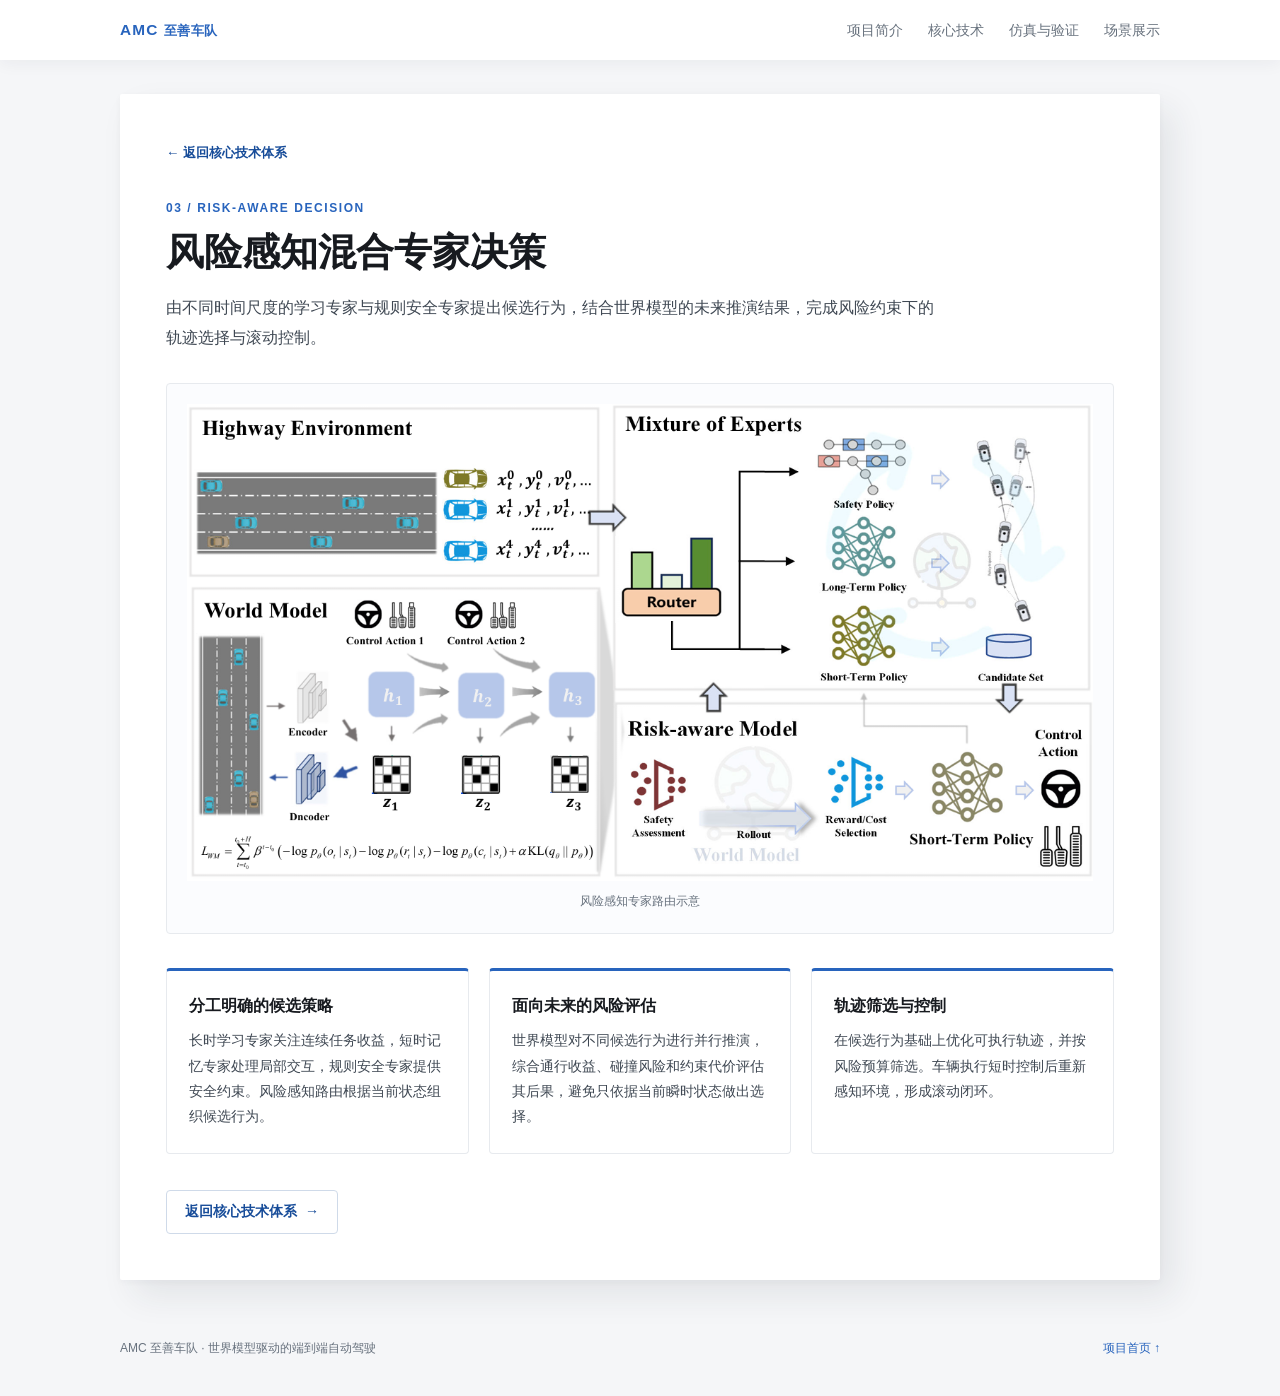
==== docs/risk-decision.html @ c239fa08 "Refine project showcase and add core module pages" ====
<!doctype html>
<html lang="zh-CN">
<head>
  <meta charset="utf-8">
  <meta name="viewport" content="width=device-width, initial-scale=1">
  <meta name="description" content="AMC 至善车队核心技术：风险感知混合专家决策。">
  <meta name="theme-color" content="#f5f6f8">
  <title>风险感知混合专家决策｜AMC 至善车队</title>
  <link rel="icon" href="./assets/images/favicon.svg" type="image/svg+xml">
  <link rel="stylesheet" href="./assets/css/style.css?v=20261014">
</head>
<body>
  <header class="site-header"><div class="nav-container"><a class="brand" href="./index.html" aria-label="返回项目首页">AMC <span>至善车队</span></a><nav class="nav-links" aria-label="页面导航"><a href="./index.html#overview">项目简介</a><a href="./index.html#modules">核心技术</a><a href="./index.html#results">仿真与验证</a><a href="./index.html#demos">场景展示</a></nav></div></header>
  <main class="page-container detail-page">
    <article class="content-panel detail-panel">
      <a class="back-link" href="./index.html#modules">← 返回核心技术体系</a>
      <div class="detail-intro"><span class="eyebrow">03 / RISK-AWARE DECISION</span><h1>风险感知混合专家决策</h1><p>由不同时间尺度的学习专家与规则安全专家提出候选行为，结合世界模型的未来推演结果，完成风险约束下的轨迹选择与滚动控制。</p></div>
      <figure class="detail-figure"><img src="./assets/figures/expert-decision.png" alt="风险感知专家路由示意" loading="eager"><figcaption>风险感知专家路由示意</figcaption></figure>
      <div class="detail-sections"><section class="detail-block"><h2>分工明确的候选策略</h2><p>长时学习专家关注连续任务收益，短时记忆专家处理局部交互，规则安全专家提供安全约束。风险感知路由根据当前状态组织候选行为。</p></section><section class="detail-block"><h2>面向未来的风险评估</h2><p>世界模型对不同候选行为进行并行推演，综合通行收益、碰撞风险和约束代价评估其后果，避免只依据当前瞬时状态做出选择。</p></section><section class="detail-block"><h2>轨迹筛选与控制</h2><p>在候选行为基础上优化可执行轨迹，并按风险预算筛选。车辆执行短时控制后重新感知环境，形成滚动闭环。</p></section></div>

      <div class="detail-return"><a class="resource-button" href="./index.html#modules">返回核心技术体系 <span aria-hidden="true">→</span></a></div>
    </article>
  </main>
  <footer class="site-footer"><span>AMC 至善车队 · 世界模型驱动的端到端自动驾驶</span><a href="./index.html">项目首页 ↑</a></footer>
</body>
</html>
---- docs/assets/css/style.css ----
:root{--page-bg:#f5f6f8;--surface:#fff;--text:#171a1f;--body:#3f4853;--muted:#68727e;--accent:#2864bd;--accent-dark:#174c99;--accent-soft:#edf3fc;--line:#e7eaee;--shadow:14px 16px 34px rgba(31,41,55,.085),0 2px 7px rgba(31,41,55,.035)}
*{box-sizing:border-box}
html{scroll-behavior:smooth}
body{margin:0;background:var(--page-bg);color:var(--text);font-family:-apple-system,BlinkMacSystemFont,"Segoe UI","Microsoft YaHei","PingFang SC","Noto Sans CJK SC",sans-serif;font-size:16px;line-height:1.7;-webkit-font-smoothing:antialiased}
img,video{display:block;max-width:100%}
a{color:inherit;text-decoration:none}
figure,h1,h2,h3,p{margin:0}
section{scroll-margin-top:84px}
.site-header{position:sticky;top:0;z-index:30;background:rgba(255,255,255,.94);box-shadow:0 3px 16px rgba(31,41,55,.055);backdrop-filter:blur(12px)}
.nav-container{width:min(1040px,calc(100% - 40px));min-height:60px;margin:auto;display:flex;align-items:center;justify-content:space-between;gap:24px}
.brand{color:var(--accent);font-size:.96rem;font-weight:800;letter-spacing:.08em;white-space:nowrap}.brand span{font-size:.8rem;letter-spacing:.02em}
.nav-links{display:flex;gap:25px}.nav-links a{color:var(--muted);font-size:.9rem;font-weight:500;transition:color .15s}.nav-links a:hover,.nav-links a:focus-visible{color:var(--accent-dark)}
.page-container{width:min(1040px,calc(100% - 40px));margin:34px auto 58px}
.hero-panel,.content-panel{background:var(--surface);border-radius:2px;box-shadow:var(--shadow)}
.hero-panel{overflow:hidden}.hero-video-wrap{position:relative;background:#111d2e}.hero-video{width:100%;aspect-ratio:16/8.5;object-fit:cover}.video-tag{position:absolute;left:22px;top:22px;padding:7px 12px;border-radius:3px;background:rgba(12,24,43,.76);color:#fff;font-size:.72rem;font-weight:700;letter-spacing:.08em;pointer-events:none}
.hero-copy{padding:42px 58px 46px;text-align:center}.project-label{margin-bottom:12px;color:var(--accent);font-size:.82rem;font-weight:700;letter-spacing:.035em}.hero-copy h1{font-size:clamp(1.8rem,3vw,2.42rem);line-height:1.34;letter-spacing:-.02em}.hero-summary{max-width:710px;margin:17px auto 0;color:var(--body);font-size:1.02rem}.hero-actions{display:flex;justify-content:center;gap:12px;flex-wrap:wrap;margin-top:27px}.resource-button{display:inline-flex;align-items:center;justify-content:center;gap:8px;min-height:42px;padding:9px 18px;border:1px solid #cfdae9;border-radius:4px;color:var(--accent-dark);font-size:.88rem;font-weight:650;transition:background .15s,transform .15s}.resource-button:hover{background:var(--accent-soft);transform:translateY(-1px)}.resource-button.primary{border-color:var(--accent);background:var(--accent);color:#fff}.resource-button.primary:hover{background:var(--accent-dark)}
.content-panel{margin-top:34px;padding:44px 46px 46px}.section-heading{margin-bottom:28px}.eyebrow,.module-number{color:var(--accent);font-size:.75rem;font-weight:800;letter-spacing:.13em}.section-heading h2{margin-top:5px;font-size:clamp(1.55rem,2.4vw,1.95rem);line-height:1.3}.section-heading p{margin-top:10px;color:var(--muted);font-size:.94rem;max-width:760px}
.overview-grid{display:grid;grid-template-columns:1fr 1.15fr;gap:34px;align-items:center}.overview-copy p{color:var(--body);font-size:.98rem}.overview-figure,.module-card figure,.result-visuals figure,.demo-item,.extra-demo-grid figure{min-width:0}.overview-figure img{width:100%;border:1px solid var(--line);border-radius:3px}.overview-figure figcaption,.module-card figcaption,.result-visuals figcaption{margin-top:8px;color:var(--muted);font-size:.75rem;text-align:center}.process-line{display:flex;align-items:center;gap:7px;flex-wrap:wrap;margin-top:24px;color:var(--accent-dark);font-size:.78rem;font-weight:650}.process-line span{padding:5px 8px;background:var(--accent-soft);border-radius:3px}.process-line b{color:#8da3c2;font-size:1rem}
.module-list{display:grid;gap:22px}.module-card{display:grid;grid-template-columns:.86fr 1fr;gap:32px;align-items:center;padding:26px;border:1px solid var(--line);border-radius:5px;background:#fbfcfe}.module-card:nth-child(even) .module-text{order:2}.module-card:nth-child(even) figure{order:1}.module-card h3{margin-top:8px;font-size:1.3rem;line-height:1.35}.module-card p{margin-top:13px;color:var(--body);font-size:.9rem;line-height:1.8}.module-card img{width:100%;max-height:260px;object-fit:contain;background:#fff;border:1px solid #e9edf2;border-radius:3px}.keyword-row{display:flex;flex-wrap:wrap;gap:7px;margin-top:18px}.keyword-row span{padding:3px 9px;border-radius:20px;background:var(--accent-soft);color:var(--accent-dark);font-size:.73rem;font-weight:600}
.result-grid{display:grid;grid-template-columns:repeat(3,1fr);gap:14px}.result-card{min-height:178px;padding:20px 19px;border:1px solid #dfe8f5;border-radius:4px;background:#f6f9fd}.result-card strong{display:block;color:var(--accent);font-size:1.54rem;line-height:1.2}.result-card span{display:block;margin-top:8px;font-size:.91rem;font-weight:700}.result-card p{margin-top:10px;color:var(--muted);font-size:.78rem;line-height:1.6}.result-visuals{display:grid;grid-template-columns:1fr 1fr;gap:20px;margin-top:26px}.result-visuals img{width:100%;height:245px;object-fit:contain;border:1px solid var(--line);background:#fff;border-radius:3px}
.demo-grid{display:grid;grid-template-columns:1fr 1fr;gap:19px}.demo-featured{grid-column:1/-1}.demo-item{overflow:hidden;border:1px solid var(--line);border-radius:4px;background:#fafbfc}.demo-item video{width:100%;aspect-ratio:16/9;background:#101820;object-fit:contain}.demo-featured video{aspect-ratio:16/7.5}.demo-item figcaption{display:flex;align-items:baseline;justify-content:space-between;gap:12px;padding:11px 15px;font-size:.85rem}.demo-item figcaption span{color:var(--muted);font-size:.75rem}.more-demos{margin-top:20px}.more-demos summary{cursor:pointer;color:var(--accent-dark);font-size:.86rem;font-weight:700;list-style:none}.more-demos summary::-webkit-details-marker{display:none}.more-demos summary span{margin-left:5px;font-size:1.12rem}.extra-demo-grid{display:grid;grid-template-columns:repeat(2,1fr);gap:14px;margin-top:18px}.extra-demo-grid figure{border:1px solid var(--line);border-radius:4px;overflow:hidden}.extra-demo-grid img,.extra-demo-grid video{width:100%;aspect-ratio:16/9;object-fit:contain;background:#101820}.extra-demo-grid figcaption{padding:8px 10px;color:var(--body);font-size:.75rem}
.site-footer{width:min(1040px,calc(100% - 40px));margin:0 auto 38px;display:flex;justify-content:space-between;gap:20px;color:var(--muted);font-size:.75rem}.site-footer a{color:var(--accent)}
:focus-visible{outline:3px solid #80aef0;outline-offset:3px}
@media(max-width:760px){.nav-container{width:calc(100% - 28px);min-height:58px;gap:12px}.brand{font-size:.85rem}.brand span{font-size:.7rem}.nav-links{gap:11px}.nav-links a{font-size:.73rem}.page-container{width:calc(100% - 24px);margin-top:14px}.hero-video{aspect-ratio:16/10}.hero-copy{padding:30px 22px 35px}.hero-copy h1 br{display:none}.hero-summary{font-size:.92rem}.content-panel{margin-top:18px;padding:30px 22px}.overview-grid,.module-card,.result-visuals{grid-template-columns:1fr}.module-card{gap:22px;padding:20px}.module-card:nth-child(even) .module-text,.module-card:nth-child(even) figure{order:initial}.result-grid{grid-template-columns:1fr}.result-card{min-height:auto}.demo-grid{grid-template-columns:1fr}.demo-featured{grid-column:auto}.demo-featured video{aspect-ratio:16/9}.extra-demo-grid{grid-template-columns:1fr 1fr}.site-footer{width:calc(100% - 28px);flex-wrap:wrap}}
@media(max-width:480px){.nav-container{align-items:flex-start;flex-direction:column;padding:10px 0;gap:5px}.nav-links{width:100%;justify-content:space-between}.hero-video{aspect-ratio:16/11}.video-tag{top:10px;left:10px;font-size:.58rem}.process-line{gap:4px}.process-line span{padding:4px 5px;font-size:.69rem}.extra-demo-grid{grid-template-columns:1fr}.demo-item figcaption{display:block}.demo-item figcaption span{display:block}}
@media(prefers-reduced-motion:reduce){html{scroll-behavior:auto}*{transition:none!important}}

/* Refined presentation layout */
.hero-copy{padding:43px 58px 29px}
.hero-copy h1{margin-bottom:0}
.hero-video-wrap{position:relative;margin:0 46px;overflow:hidden;border-radius:5px;background:#111d2e;box-shadow:0 10px 25px rgba(22,36,56,.13)}
.hero-video{width:100%;height:auto;aspect-ratio:auto;object-fit:contain;background:#111d2e}
.hero-footer{padding:13px 58px 39px;text-align:center}
.video-caption{color:var(--muted);font-size:.76rem;letter-spacing:.02em}
.hero-footer .hero-summary{margin-top:18px}
.hero-footer .hero-actions{margin-top:23px}

.overview-grid{grid-template-columns:minmax(0,1fr) minmax(0,1fr);gap:42px;align-items:center}
.overview-copy p{color:var(--body);font-size:.94rem;line-height:1.88}
.overview-copy p+p{margin-top:18px}
.overview-figure img{width:100%;height:auto;max-height:none;object-fit:contain;border:1px solid var(--line);background:#fff;box-shadow:0 7px 20px rgba(31,41,55,.055)}
.overview-figure figcaption{margin-top:10px;line-height:1.5}

.result-chart{width:min(100%,790px);margin:27px auto 0}
.result-chart img{width:100%;height:auto;max-height:500px;object-fit:contain;border:1px solid var(--line);border-radius:4px;background:#fff}
.result-chart figcaption{margin-top:9px;color:var(--muted);font-size:.75rem;text-align:center}

.demo-group{padding-top:24px;border-top:1px solid var(--line)}
.demo-group+.demo-group{margin-top:32px}
.demo-group-heading{display:flex;align-items:flex-start;gap:14px;margin-bottom:18px}
.demo-index{display:inline-flex;flex:none;align-items:center;justify-content:center;width:34px;height:34px;border-radius:3px;background:var(--accent-soft);color:var(--accent);font-size:.77rem;font-weight:800}
.demo-group h3{font-size:1.22rem;line-height:1.35}
.demo-group-heading p{margin-top:3px;color:var(--muted);font-size:.84rem}
.scenario-case+.scenario-case{margin-top:24px}
.scenario-case h4{margin:0 0 9px;color:var(--body);font-size:.82rem;font-weight:700}
.scenario-pair,.simulation-grid,.vehicle-grid{display:grid;grid-template-columns:repeat(2,minmax(0,1fr));gap:17px}
.media-card{display:flex;min-width:0;flex-direction:column;overflow:hidden;border:1px solid var(--line);border-radius:4px;background:#fff}
.media-card img,.media-card video{display:block;width:100%;height:auto;object-fit:contain;background:#f7f9fc}
.scenario-pair img{aspect-ratio:1/1}
.simulation-grid img{aspect-ratio:12/7}
.vehicle-grid img,.vehicle-grid video{max-height:330px}
.vehicle-grid video{background:#111d2e}
.media-card figcaption{margin-top:auto;padding:10px 13px;border-top:1px solid var(--line);color:var(--body);font-size:.82rem;font-weight:600}

@media(max-width:820px){
  .overview-grid{grid-template-columns:1fr;gap:25px}
  .overview-figure{max-width:520px;margin:0 auto}
}
@media(max-width:760px){
  .hero-copy{padding:30px 22px 23px}
  .hero-video-wrap{margin:0 18px}
  .hero-video{width:100%;height:auto;aspect-ratio:auto}
  .hero-footer{padding:13px 22px 33px}
  .overview-copy p{font-size:.91rem}
}
@media(max-width:650px){
  .scenario-pair,.simulation-grid,.vehicle-grid{grid-template-columns:1fr}
  .scenario-pair{gap:12px}
  .scenario-pair img{max-height:440px}
  .demo-group+.demo-group{margin-top:27px}
}
@media(max-width:480px){
  .hero-video-wrap{margin:0 12px}
  .hero-video{width:100%;height:auto;aspect-ratio:auto}
  .demo-group-heading{gap:10px}
}

/* Project overview and detail pages */
.hero-copy{padding-bottom:32px}
.hero-copy .hero-summary{margin-top:20px}
.hero-copy .hero-actions{margin-top:22px}
.hero-video-caption{padding:12px 24px 28px;color:var(--muted);font-size:.77rem;text-align:center}
.module-link{display:inline-flex;align-items:center;gap:8px;margin-top:22px;color:var(--accent-dark);font-size:.86rem;font-weight:700;border-bottom:1px solid currentColor;padding-bottom:2px}
.module-link:hover{color:var(--accent)}
.result-card{min-height:156px}
.result-card h3{color:var(--accent-dark);font-size:1rem;line-height:1.4}
.result-card p{margin-top:12px;font-size:.84rem;line-height:1.75}
.result-visuals{align-items:start}
.result-visuals figure{min-width:0}
.result-visuals img{height:300px;object-fit:contain}
.result-visuals figcaption{line-height:1.5}
.real-scene-grid{display:grid;grid-template-columns:repeat(2,minmax(0,1fr));gap:17px}
.real-scene-grid img{width:100%;aspect-ratio:640/368;object-fit:contain}
.vehicle-featured{grid-column:1/-1}
.vehicle-featured video{width:100%;height:auto;max-height:none;aspect-ratio:16/8.5;object-fit:contain}
.detail-page{margin-top:34px}
.detail-panel{margin-top:0}
.back-link{display:inline-block;color:var(--accent-dark);font-size:.83rem;font-weight:700}
.detail-intro{max-width:770px;margin:28px 0 30px}
.detail-intro h1{margin:7px 0 15px;font-size:clamp(1.85rem,3vw,2.5rem);line-height:1.3}
.detail-intro p{color:var(--body);font-size:1.02rem;line-height:1.85}
.detail-figure{padding:20px;border:1px solid var(--line);border-radius:4px;background:#fbfcfe}
.detail-figure img{width:100%;max-height:480px;object-fit:contain;margin:auto}
.detail-figure figcaption{margin-top:10px;color:var(--muted);font-size:.78rem;text-align:center}
.detail-sections{display:grid;grid-template-columns:repeat(3,minmax(0,1fr));gap:20px;margin-top:34px}
.detail-sections:has(.detail-block:nth-child(2):last-child){grid-template-columns:repeat(2,minmax(0,1fr))}
.detail-block{padding:23px 22px;border:1px solid var(--line);border-top:3px solid var(--accent);border-radius:4px;background:#fff}
.detail-block h2{font-size:1.02rem;line-height:1.45}
.detail-block p{margin-top:11px;color:var(--body);font-size:.87rem;line-height:1.82}
.detail-gallery{margin-top:42px;padding-top:32px;border-top:1px solid var(--line)}
.detail-gallery .scenario-case h3{margin:0 0 10px;font-size:.95rem}
.detail-return{margin-top:36px}
@media(max-width:760px){
  .hero-video-caption{padding-bottom:24px}
  .detail-page{margin-top:18px}
  .detail-intro{margin-top:23px}
  .detail-sections{grid-template-columns:1fr;gap:13px}
  .detail-sections:has(.detail-block:nth-child(2):last-child){grid-template-columns:1fr}
  .detail-figure{padding:10px}
}
@media(max-width:650px){
  .real-scene-grid{grid-template-columns:1fr}
  .vehicle-featured{grid-column:auto}
  .vehicle-featured video{aspect-ratio:auto}
  .result-visuals img{height:auto;max-height:360px}
}
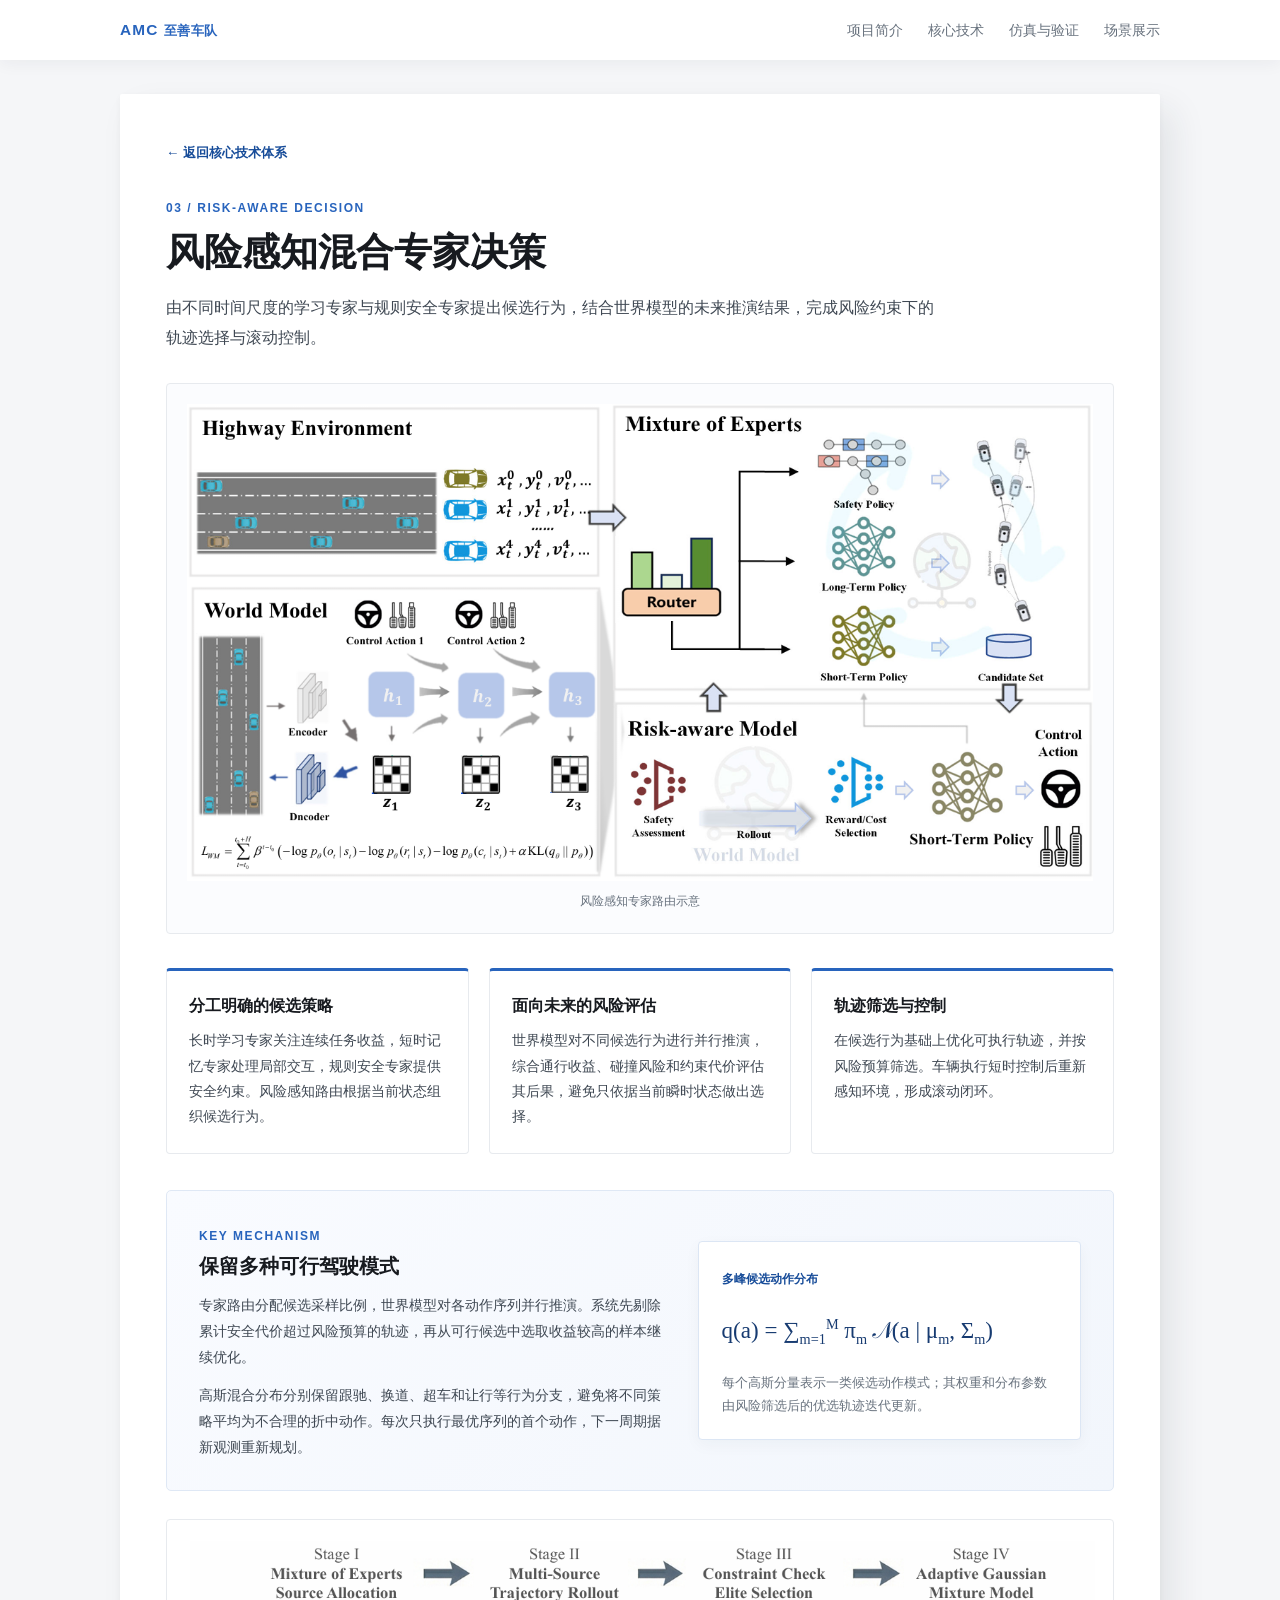
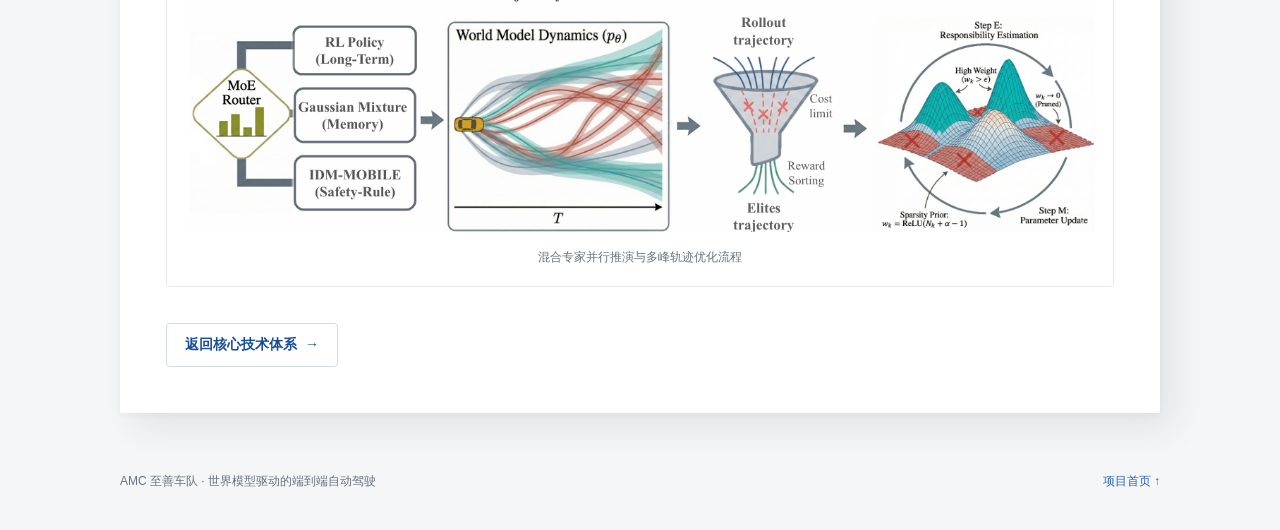
==== commit c7df0a88: "Expand core technology detail pages" ====
--- a/docs/risk-decision.html
+++ b/docs/risk-decision.html
@@ -7,7 +7,7 @@
   <meta name="theme-color" content="#f5f6f8">
   <title>风险感知混合专家决策｜AMC 至善车队</title>
   <link rel="icon" href="./assets/images/favicon.svg" type="image/svg+xml">
-  <link rel="stylesheet" href="./assets/css/style.css?v=20261014">
+  <link rel="stylesheet" href="./assets/css/style.css?v=20261014-2">
 </head>
 <body>
   <header class="site-header"><div class="nav-container"><a class="brand" href="./index.html" aria-label="返回项目首页">AMC <span>至善车队</span></a><nav class="nav-links" aria-label="页面导航"><a href="./index.html#overview">项目简介</a><a href="./index.html#modules">核心技术</a><a href="./index.html#results">仿真与验证</a><a href="./index.html#demos">场景展示</a></nav></div></header>
@@ -17,6 +17,11 @@
       <div class="detail-intro"><span class="eyebrow">03 / RISK-AWARE DECISION</span><h1>风险感知混合专家决策</h1><p>由不同时间尺度的学习专家与规则安全专家提出候选行为，结合世界模型的未来推演结果，完成风险约束下的轨迹选择与滚动控制。</p></div>
       <figure class="detail-figure"><img src="./assets/figures/expert-decision.png" alt="风险感知专家路由示意" loading="eager"><figcaption>风险感知专家路由示意</figcaption></figure>
       <div class="detail-sections"><section class="detail-block"><h2>分工明确的候选策略</h2><p>长时学习专家关注连续任务收益，短时记忆专家处理局部交互，规则安全专家提供安全约束。风险感知路由根据当前状态组织候选行为。</p></section><section class="detail-block"><h2>面向未来的风险评估</h2><p>世界模型对不同候选行为进行并行推演，综合通行收益、碰撞风险和约束代价评估其后果，避免只依据当前瞬时状态做出选择。</p></section><section class="detail-block"><h2>轨迹筛选与控制</h2><p>在候选行为基础上优化可执行轨迹，并按风险预算筛选。车辆执行短时控制后重新感知环境，形成滚动闭环。</p></section></div>
+      <section class="method-section" aria-labelledby="decision-method-title">
+        <div class="method-copy"><span class="eyebrow">KEY MECHANISM</span><h2 id="decision-method-title">保留多种可行驾驶模式</h2><p>专家路由分配候选采样比例，世界模型对各动作序列并行推演。系统先剔除累计安全代价超过风险预算的轨迹，再从可行候选中选取收益较高的样本继续优化。</p><p>高斯混合分布分别保留跟驰、换道、超车和让行等行为分支，避免将不同策略平均为不合理的折中动作。每次只执行最优序列的首个动作，下一周期据新观测重新规划。</p></div>
+        <div class="equation-panel"><span class="equation-label">多峰候选动作分布</span><div class="formula" role="math" aria-label="q a 等于从 m 等于一到 M 的求和，pi m 乘以均值 mu m 协方差 Sigma m 的高斯分布">q(a) = ∑<sub>m=1</sub><sup>M</sup> π<sub>m</sub> 𝒩(a | μ<sub>m</sub>, Σ<sub>m</sub>)</div><p>每个高斯分量表示一类候选动作模式；其权重和分布参数由风险筛选后的优选轨迹迭代更新。</p></div>
+      </section>
+      <figure class="detail-support-figure"><img src="./assets/figures/closed-loop-pipeline.png" alt="专家候选分配、世界模型轨迹推演、约束筛选与高斯混合优化流程" loading="lazy"><figcaption>混合专家并行推演与多峰轨迹优化流程</figcaption></figure>
 
       <div class="detail-return"><a class="resource-button" href="./index.html#modules">返回核心技术体系 <span aria-hidden="true">→</span></a></div>
     </article>
--- a/docs/assets/css/style.css
+++ b/docs/assets/css/style.css
@@ -120,6 +120,17 @@
 .detail-gallery{margin-top:42px;padding-top:32px;border-top:1px solid var(--line)}
 .detail-gallery .scenario-case h3{margin:0 0 10px;font-size:.95rem}
 .detail-return{margin-top:36px}
+.method-section{display:grid;grid-template-columns:minmax(0,1.1fr) minmax(0,.9fr);gap:30px;align-items:center;margin-top:36px;padding:30px 32px;border:1px solid #dfe8f5;border-radius:5px;background:linear-gradient(135deg,#f9fbff 0%,#f2f6fc 100%)}
+.method-copy h2{margin-top:5px;font-size:1.22rem;line-height:1.4}
+.method-copy p{margin-top:12px;color:var(--body);font-size:.88rem;line-height:1.85}
+.equation-panel{min-width:0;padding:22px 23px;border:1px solid #dce6f4;border-radius:4px;background:#fff;box-shadow:0 5px 16px rgba(31,41,55,.04)}
+.equation-label{color:var(--accent-dark);font-size:.78rem;font-weight:750}
+.formula{overflow-x:auto;margin:14px 0 15px;padding:6px 0;color:#173b71;font-family:"Cambria Math","STIX Two Math","Times New Roman",serif;font-size:clamp(1.08rem,1.8vw,1.46rem);line-height:1.65;white-space:nowrap}
+.formula sub,.formula sup{font-size:.62em}
+.equation-panel p{color:var(--muted);font-size:.79rem;line-height:1.75}
+.detail-support-figure{margin-top:28px;padding:18px;border:1px solid var(--line);border-radius:4px;background:#fff}
+.detail-support-figure img{width:100%;height:auto;object-fit:contain}
+.detail-support-figure figcaption{margin-top:9px;color:var(--muted);font-size:.78rem;text-align:center}
 @media(max-width:760px){
   .hero-video-caption{padding-bottom:24px}
   .detail-page{margin-top:18px}
@@ -127,6 +138,7 @@
   .detail-sections{grid-template-columns:1fr;gap:13px}
   .detail-sections:has(.detail-block:nth-child(2):last-child){grid-template-columns:1fr}
   .detail-figure{padding:10px}
+  .method-section{grid-template-columns:1fr;gap:20px;padding:24px 20px}
 }
 @media(max-width:650px){
   .real-scene-grid{grid-template-columns:1fr}
